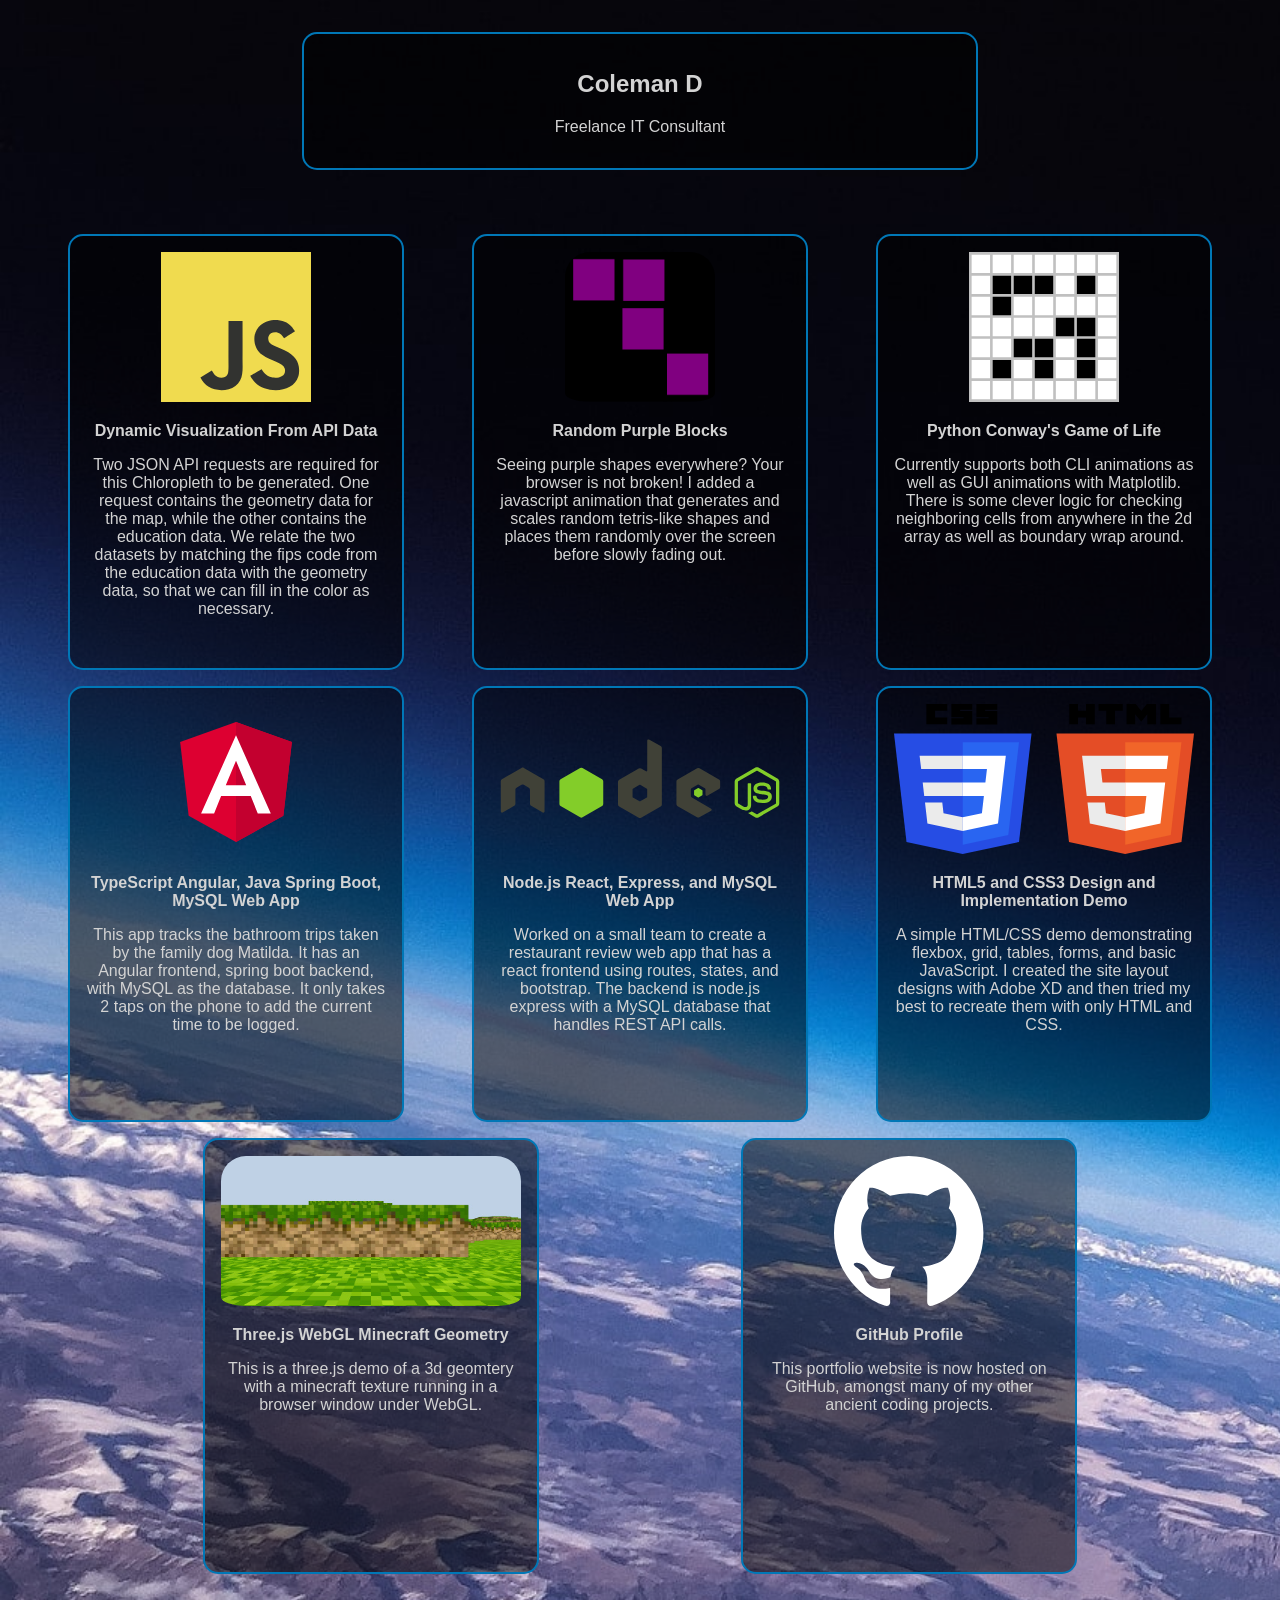
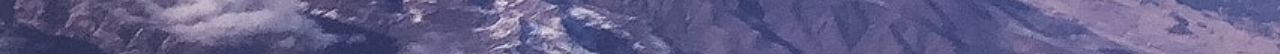
==== index.html @ 7fc8a287 "minor typo" ====
<!DOCTYPE html>

<html lang="en">

<!--
Coleman D
-->

<head>
  <meta charset="UTF-8">
  <title>Design Portfolio</title>
  <meta name="viewport" content="width=device-width,initial-scale=1">
  <link rel="stylesheet" href="newstyle.css">
</head>

<body>
  <div id="page-container">
  <article>
    <h1>Coleman D</h1>
    <p>Freelance IT Consultant</p>
  </article>

    <script type="text/javascript" src="blocks.js"></script>

  <main>
    <!-- 

    <section>
      <a href="link.html">
        <img src="graphic/thumbnail.svg" class="site-thumbnails" alt="thumbnail image of blank">
        <h2>title</h2>
        <p>description</p>
      </a>
    </section>

    -->

    <section>
      <a href="https://codepen.io/colemand/pen/yyBeoOp">
        <img src="graphic/logo-javascript.svg" class="site-thumbnails" alt="thumbnail image of javascript logo">
        <h2>Dynamic Visualization From API Data</h2>
        <p>Two JSON API requests are required for this Chloropleth to be generated. One request contains the geometry data for the map, while the other contains the education data. We relate the two datasets by matching the fips code from the education data with the geometry data, so that we can fill in the color as necessary.</p>
      </a>
    </section>

    <section>
      <a href="blocks.js">
        <img src="graphic/purplesquares.png" class="site-thumbnails-skinny" alt="thumbnail image of random purple squares on a black background">
        <h2>Random Purple Blocks</h2>
        <p>Seeing purple shapes everywhere? Your browser is not broken! I added a javascript animation  that generates and scales random tetris-like shapes and places them randomly over the screen before slowly fading out.</p>
      </a>
    </section>

    <section>
      <a href="https://github.com/dietschc/python-game-of-life-ii">
        <img src="graphic/Game_of_life_infinite2.svg" class="site-thumbnails" alt="thumbnail image of a glider from conways game of life">
        <h2>Python Conway's Game of Life</h2>
        <p>Currently supports both CLI animations as well as GUI animations with Matplotlib. There is some clever logic for checking neighboring cells from anywhere in the 2d array as well as boundary wrap around.</p>
      </a>
    </section>

    <section>
      <a href="https://github.com/dietschc/matilda-tracker-public">
        <img src="graphic/angular.svg" class="site-thumbnails" alt="thumbnail image of the angular logo">
        <h2>TypeScript Angular, Java Spring Boot, MySQL Web App</h2>
        <p>This app tracks the bathroom trips taken by the family dog Matilda. It has an Angular frontend, spring boot backend, with MySQL as the database. It only takes 2 taps on the phone to add the current time to be logged.</p>
      </a>
    </section>

    <section>
      <a href="https://github.com/dietschc/csc450-group3-capstone">
        <img src="graphic/nodejs-ar21.svg" class="site-thumbnails" alt="thumbnail image of the node js logo">
        <h2>Node.js React, Express, and MySQL Web App</h2>
        <p>Worked on a small team to create a restaurant review web app that has a react frontend using routes, states, and bootstrap. The backend is node.js express with a MySQL database that handles REST API calls.</p>
      </a>
    </section>

   <section>
      <a href="html-demo/index.html">
        <img src="graphic/CSS3_and_HTML5_logos_and_wordmarks.svg" class="site-thumbnails" alt="thumbnail image of the html 5 and css 3 logo">
        <h2>HTML5 and CSS3 Design and Implementation Demo</h2>
        <p>A simple HTML/CSS demo demonstrating flexbox, grid, tables, forms, and basic JavaScript. I created the site layout designs with Adobe XD and then tried my best to recreate them with only HTML and CSS.</p>
      </a>
    </section>

    <section>
      <a href="threejs/minecraft-demo/index.html">
        <img src="graphic/webgl_geometry_minecraft.jpg" class="site-thumbnails" alt="thumbnail image of the three js logo">
        <h2>Three.js WebGL Minecraft Geometry</h2>
        <p>This is a three.js demo of a 3d geomtery with a minecraft texture running in a browser window under WebGL.</p>
      </a>
    </section>
   
    <section>
      <a href="https://github.com/dietschc">
        <img src="graphic/github-mark-white.svg" class="site-thumbnails-skinny" alt="thumbnail image of github invertocat logo">
        <h2>GitHub Profile</h2>
        <p>This portfolio website is now hosted on GitHub, amongst many of my other ancient coding projects.</p>
      </a>
    </section>
  </main>

 </div>
</body>

</html>
---- newstyle.css ----
html, body {
    color: lightgrey;
    font-family: sans-serif;
    margin: 0;
    padding: 0;
    min-height: 100vh;
    background-color: black;
    background-image: url("graphic/earth.jpg");
    background-repeat: no-repeat;
    background-size: cover;
}

header {
    background-color: #0077B6;
    color: #a5d8ff;
    width: 100%;
}

footer {
    background-color: #0077B6;
    color: #a5d8ff;
    width: 100%;
    position: absolute;
    left: 0;
    bottom: 0;
    height: 4rem;
}

main {
    display: flex;
    flex-wrap: wrap;
    justify-content: space-evenly;
    padding-bottom: 4rem;
}

article {
    text-align: center;
    padding: 1em;
    border: 2px solid #0077B6;
    border-radius: 15px;
    max-width: 50%;
    margin: 0 auto;
    margin-top: 2em;
    margin-bottom: 4em;
    background-color: rgba(0, 0, 0, .5);
}

section {
    text-align: center;
    flex-basis: 300px;
    height: 400px;
    padding: 1em;
    border: 2px solid #0077B6;
    border-radius: 15px;
    margin-bottom: 1em;
    background-color: rgba(0, 0, 0, .5);
    transition: .5s ease;
}

.site-thumbnails {
    max-width: 100%;
    height: 150px;
    width: 100%;
    padding-bottom: 1em;
    border-radius: 25px;
}

.site-thumbnails-skinny {
    max-width: 150px;
    height: 150px;
    width: 100%;
    padding-bottom: 1em;
    border-radius: 25px;
}

ul {
    display: flex;
    flex-wrap: wrap;
    list-style-type: none;
    margin: 0;
    padding: 0;
    overflow: hidden;
}

footer ul {
    justify-content: center;
}

li {
    padding: 20px;
    justify-content: space-evenly;
}
  
li a {
    color: white;
    text-align: center;
    text-decoration: none;
    padding: 15px;
}

ul li a:hover {
    background-color: #a5d8ff;;
    border-radius: 15px;
}

h2 {
    font-weight: bold;
    font-size: inherit;
    margin: 0;
}

section a {
    text-decoration: none;
    color: inherit;
}

#page-container {
    position: relative;
    min-height: 100vh;
}

section:hover{
    -webkit-box-shadow: 0px 0px 125px 0px rgba(165, 216, 255,1);
    -moz-box-shadow: 0px 0px 125px 0px rgba(165, 216, 255,1);
    box-shadow: 0px 0px 125px 0px rgba(165, 216, 255,1);
    transition: .5s ease;
}

.grid-container {
  width: 20px;
  height: 20px;
  display: grid;
  grid-template-columns: auto auto auto;
  z-index: 1;
}

.grid-container > div {
  background-color: purple;
  padding: 5px;
  margin: 1px;
}
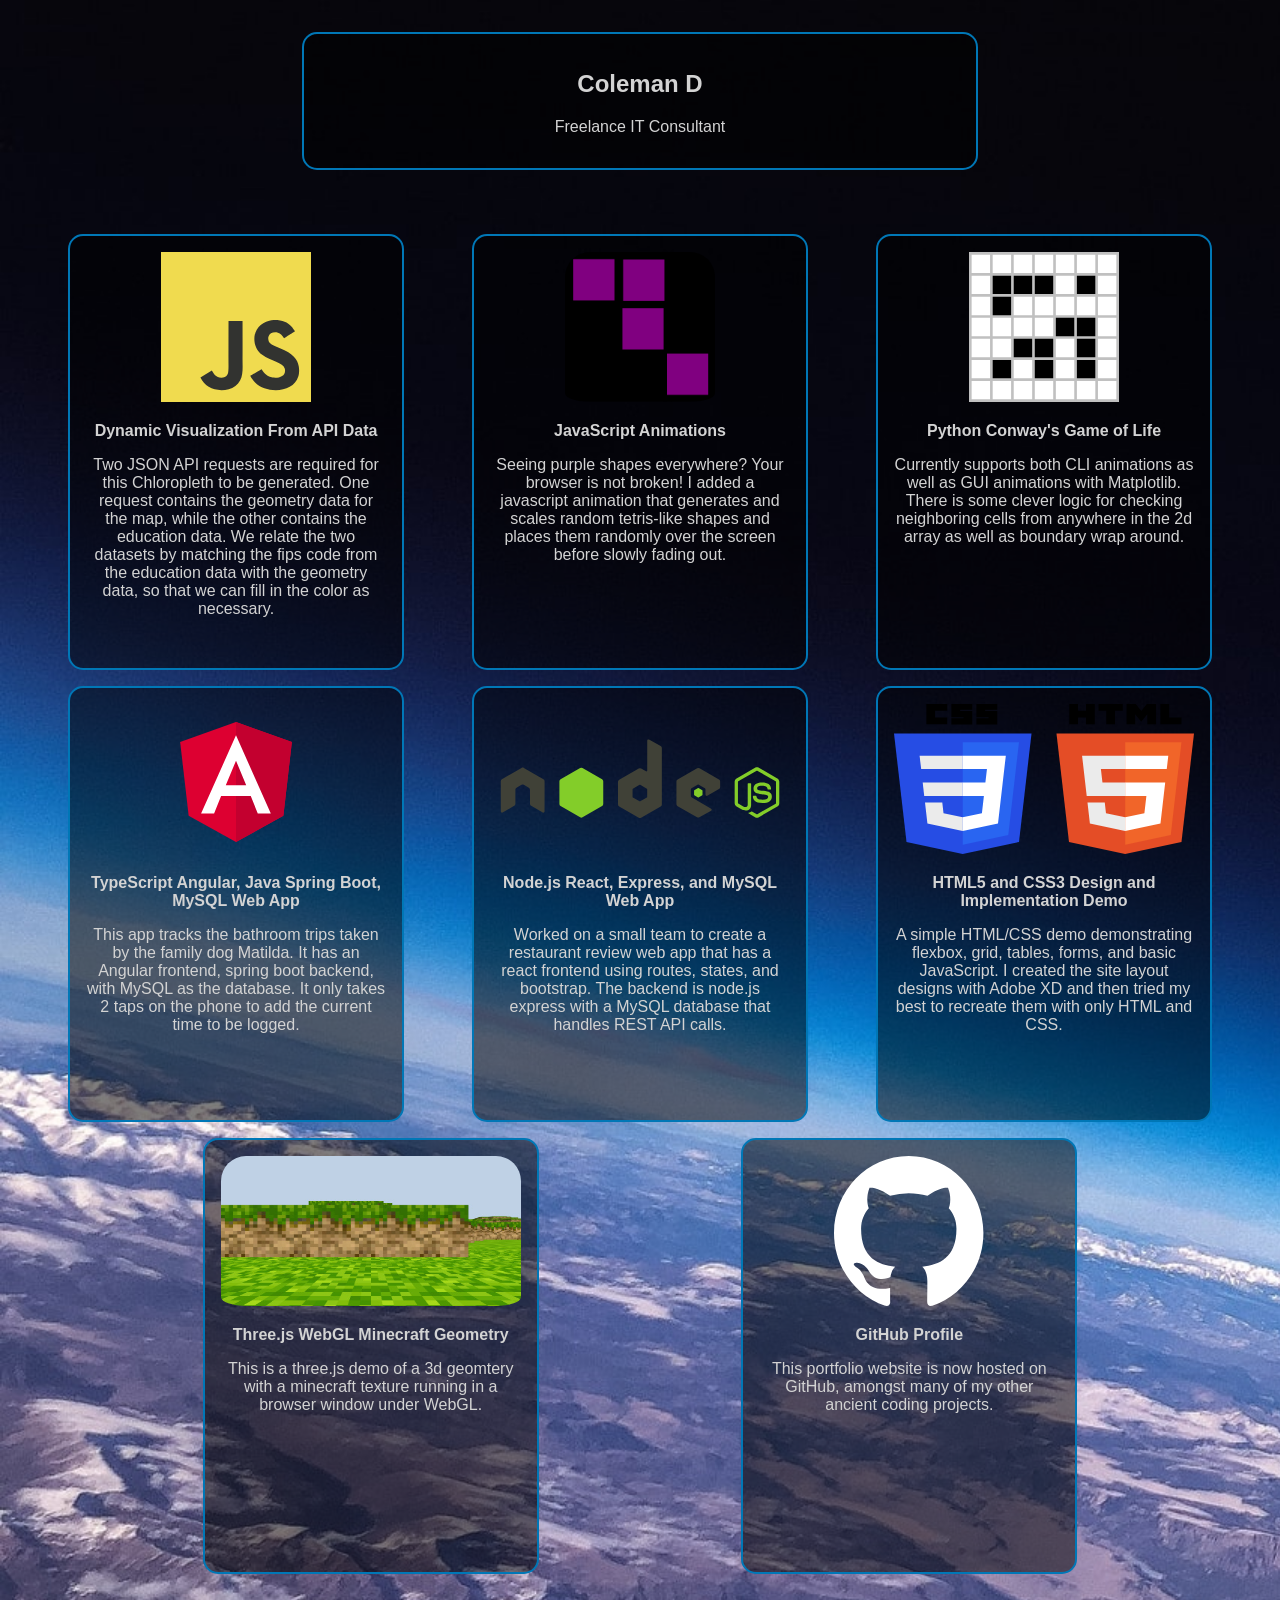
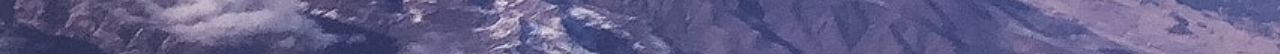
==== commit f2b76adf: "Update index.html" ====
--- a/index.html
+++ b/index.html
@@ -46,7 +46,7 @@
     <section>
       <a href="blocks.js">
         <img src="graphic/purplesquares.png" class="site-thumbnails-skinny" alt="thumbnail image of random purple squares on a black background">
-        <h2>Random Purple Blocks</h2>
+        <h2>JavaScript Animations</h2>
         <p>Seeing purple shapes everywhere? Your browser is not broken! I added a javascript animation  that generates and scales random tetris-like shapes and places them randomly over the screen before slowly fading out.</p>
       </a>
     </section>
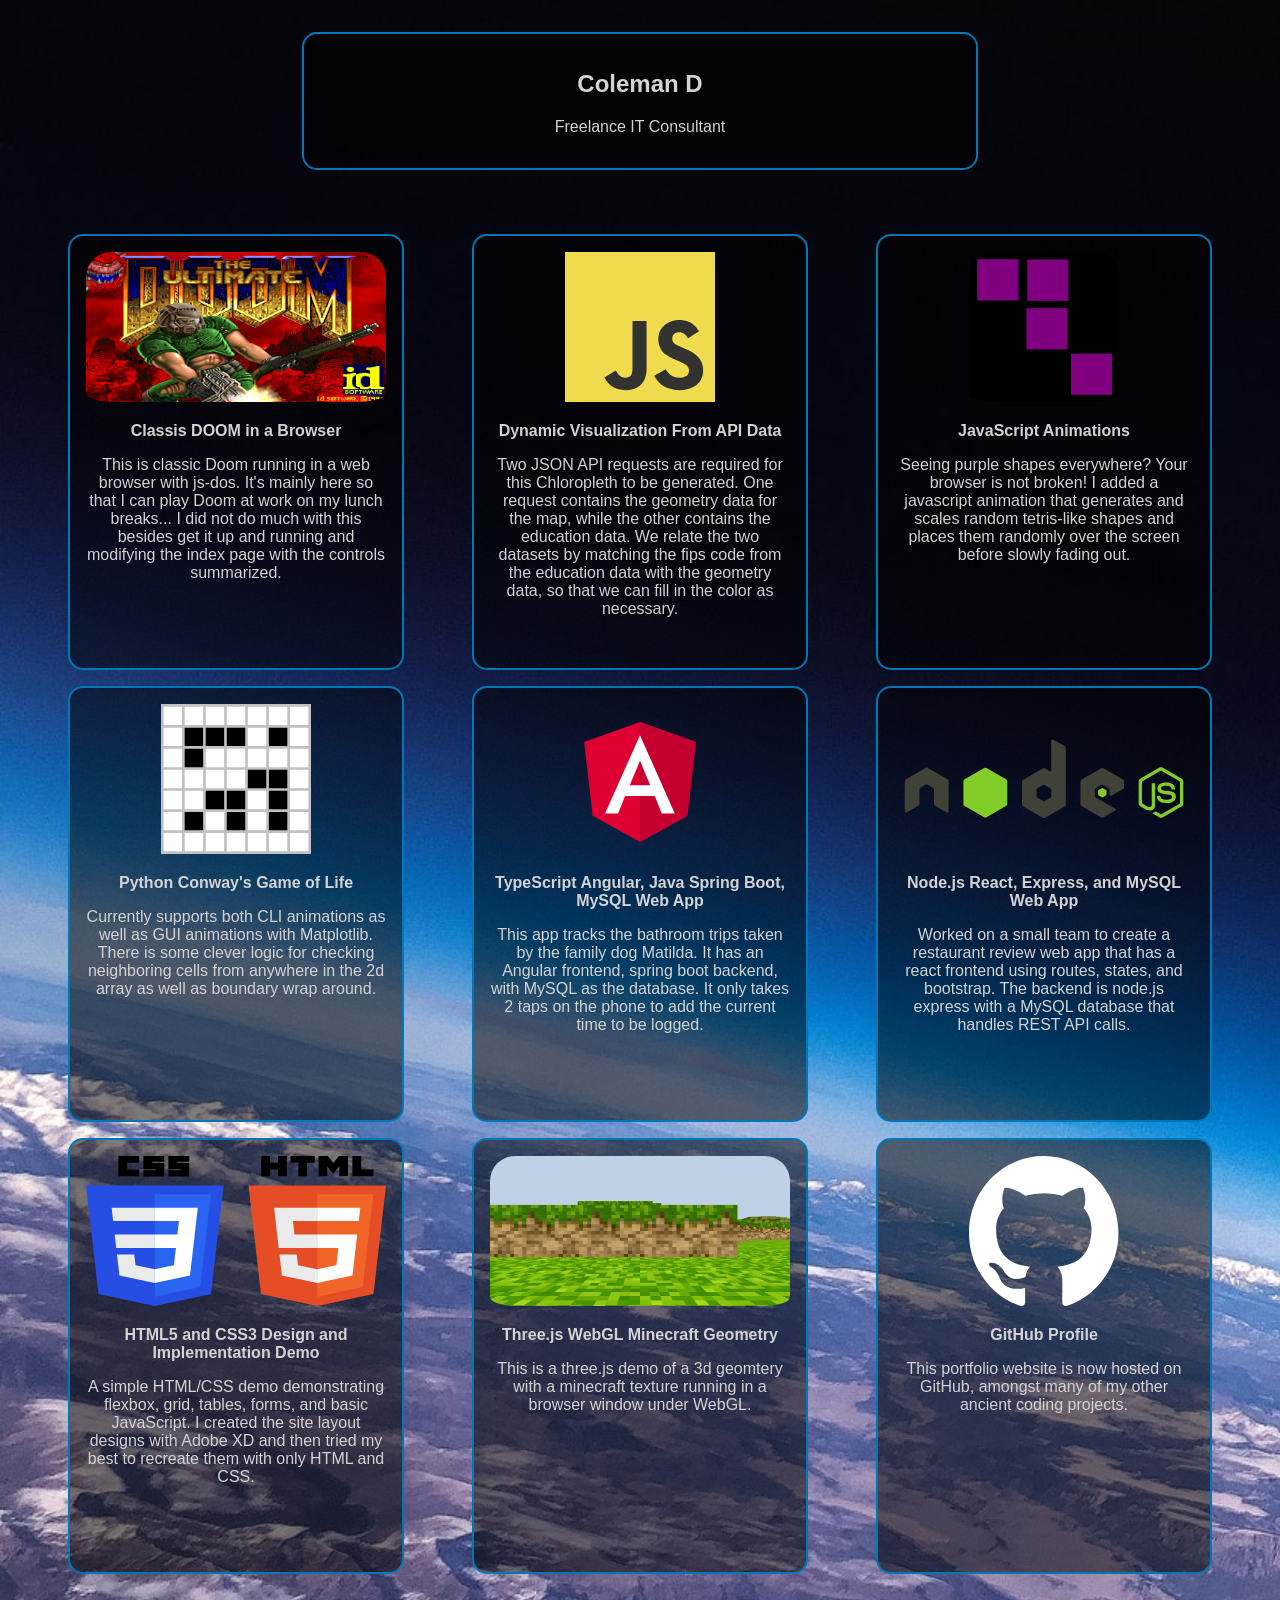
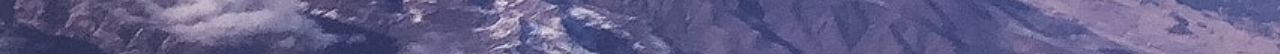
==== commit 0cc01ce2: "Updated index to include controls, updated index with link to doom" ====
--- a/index.html
+++ b/index.html
@@ -34,6 +34,14 @@
     </section>
 
     -->
+
+    <section>
+      <a href="doom_on_js-dos/">
+        <img src="doom_on_js-dos/DOOM.png" class="site-thumbnails" alt="thumbnail image of doom">
+        <h2>Classis DOOM in a Browser</h2>
+	<p>This is classic Doom running in a web browser with js-dos. It's mainly here so that I can play Doom at work on my lunch breaks... I did not do much with this besides get it up and running and modifying the index page with the controls summarized.</p>
+      </a>
+    </section>
 
     <section>
       <a href="https://codepen.io/colemand/pen/yyBeoOp">
--- a/newstyle.css
+++ b/newstyle.css
@@ -117,6 +117,7 @@
 #page-container {
     position: relative;
     min-height: 100vh;
+    z-index: 1;
 }
 
 section:hover{
@@ -131,7 +132,7 @@
   height: 20px;
   display: grid;
   grid-template-columns: auto auto auto;
-  z-index: 1;
+  z-index: -1;
 }
 
 .grid-container > div {
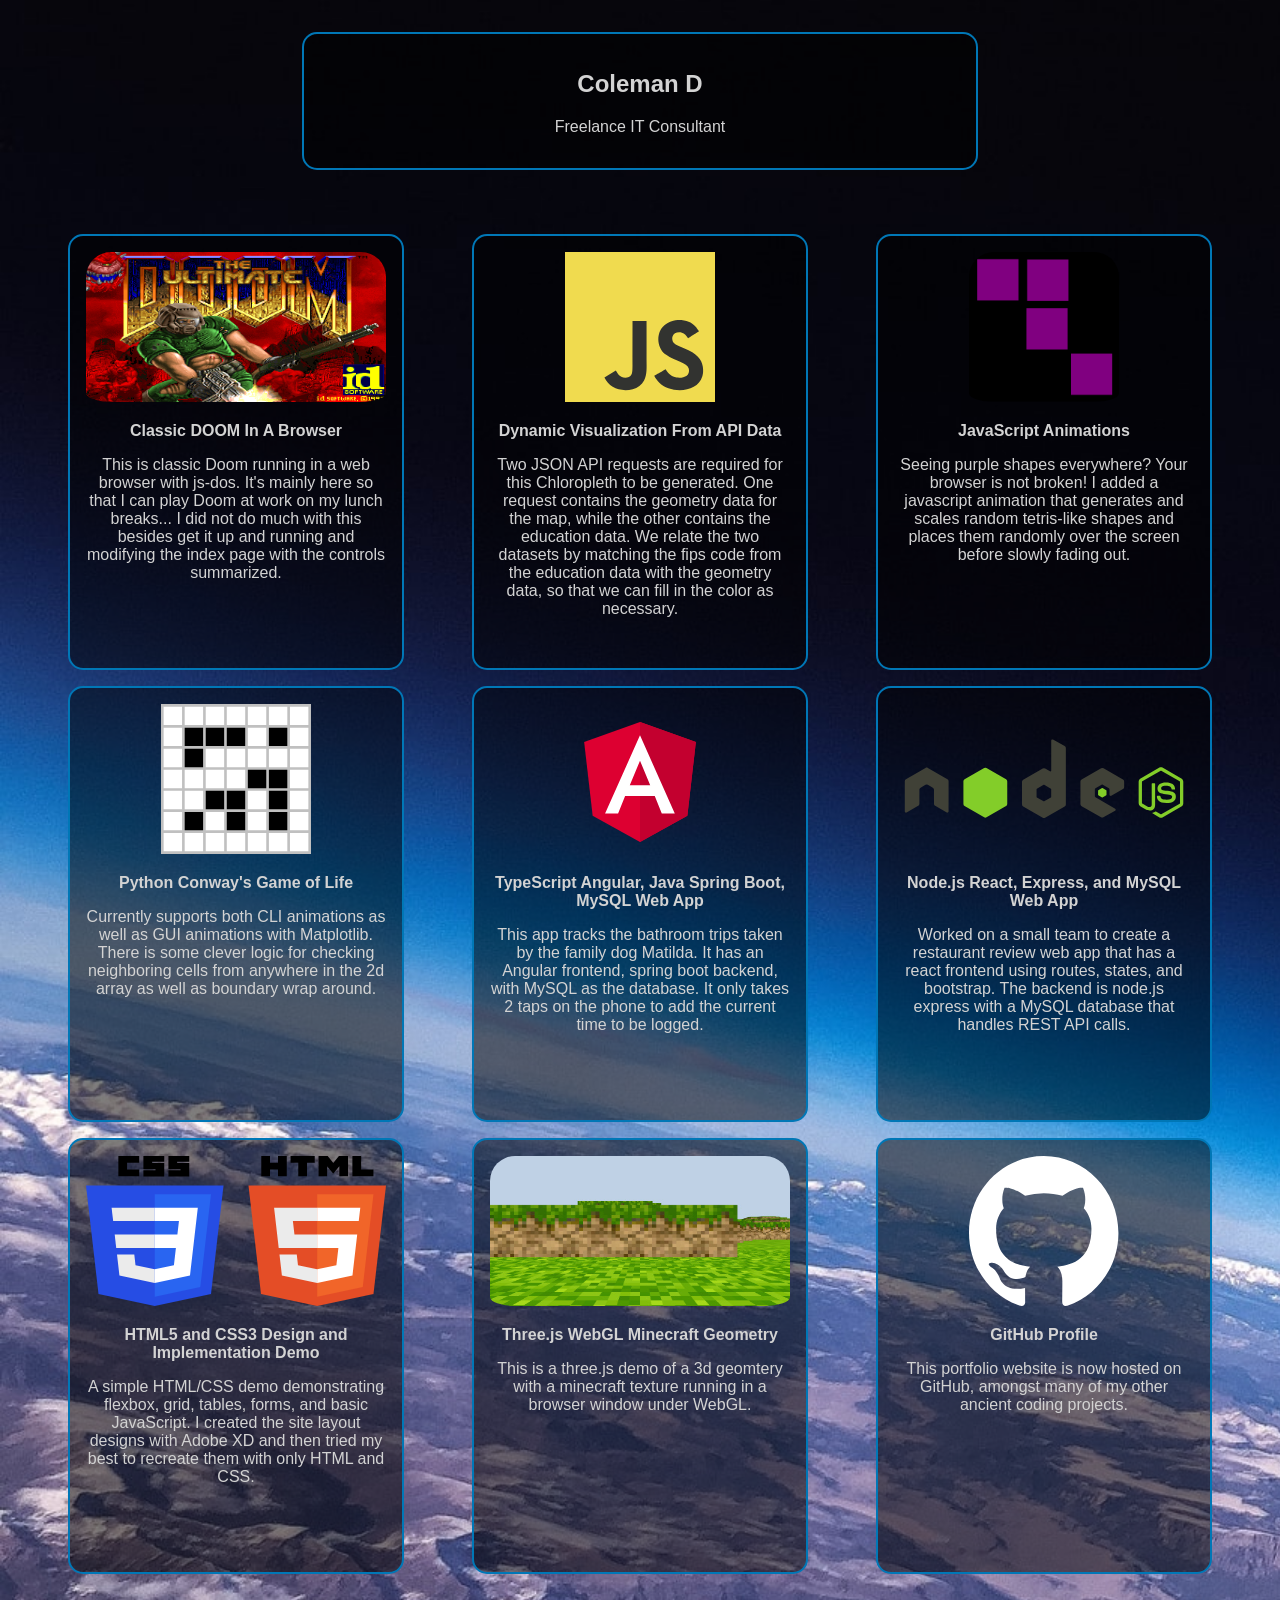
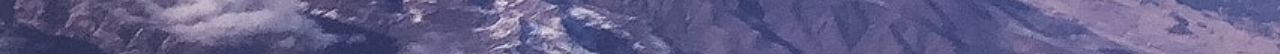
==== commit c3b0366f: "Fix typo" ====
--- a/index.html
+++ b/index.html
@@ -38,7 +38,7 @@
     <section>
       <a href="doom_on_js-dos/">
         <img src="doom_on_js-dos/DOOM.png" class="site-thumbnails" alt="thumbnail image of doom">
-        <h2>Classis DOOM in a Browser</h2>
+        <h2>Classic DOOM In A Browser</h2>
 	<p>This is classic Doom running in a web browser with js-dos. It's mainly here so that I can play Doom at work on my lunch breaks... I did not do much with this besides get it up and running and modifying the index page with the controls summarized.</p>
       </a>
     </section>
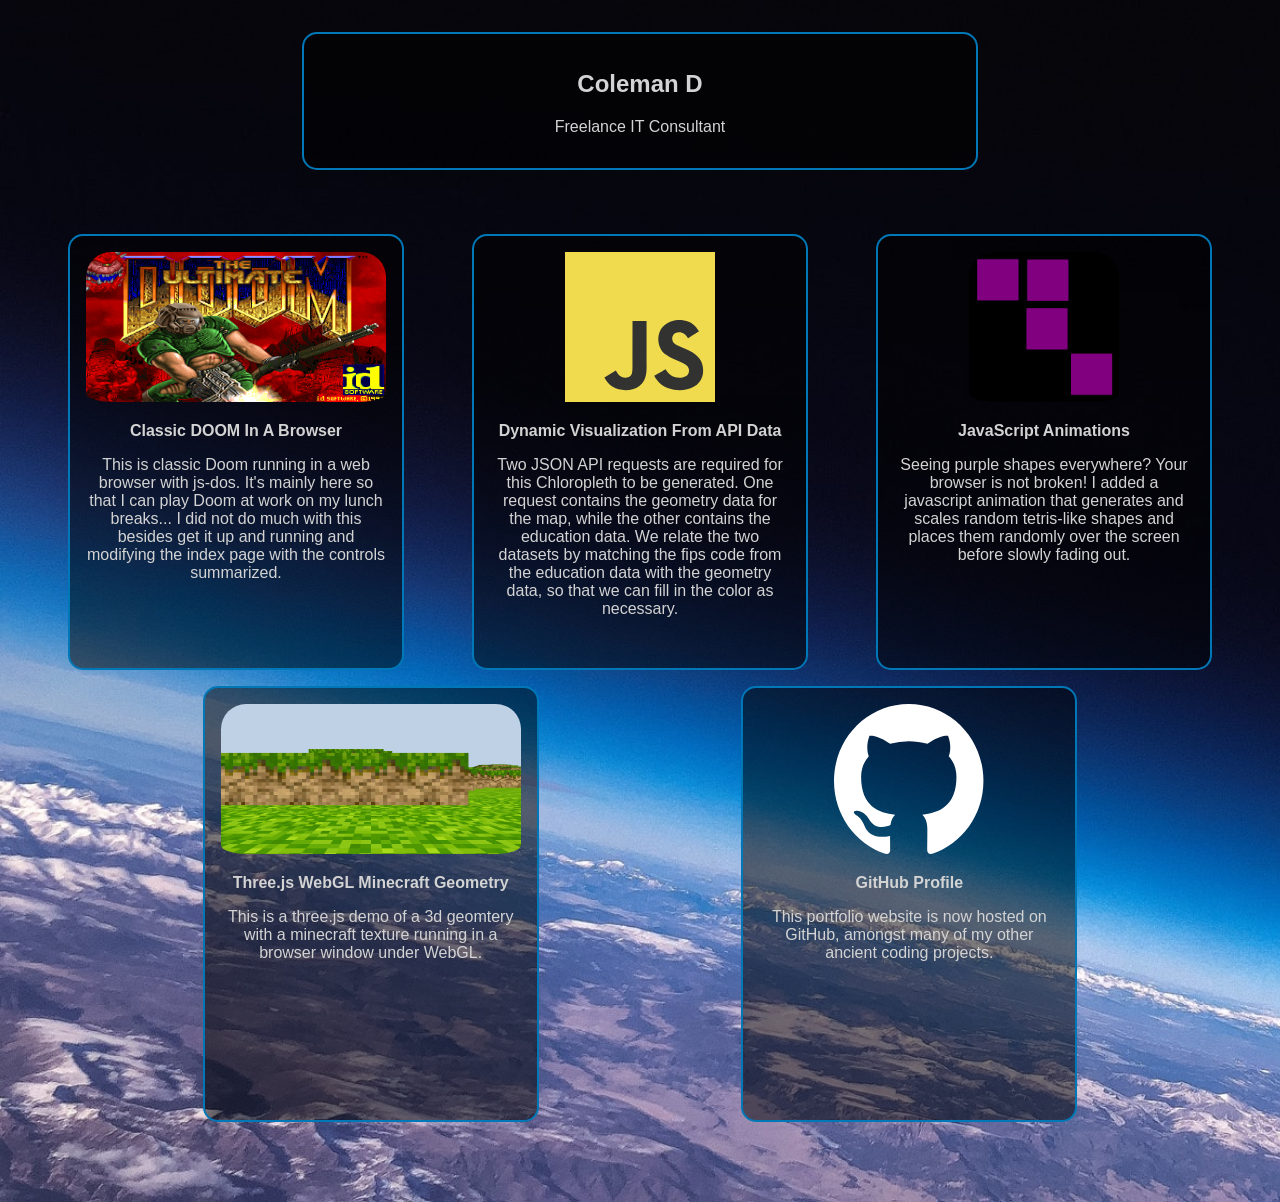
==== commit 93ab3b2e: "Remove older demos" ====
--- a/index.html
+++ b/index.html
@@ -60,38 +60,6 @@
     </section>
 
     <section>
-      <a href="https://github.com/dietschc/python-game-of-life-ii">
-        <img src="graphic/Game_of_life_infinite2.svg" class="site-thumbnails" alt="thumbnail image of a glider from conways game of life">
-        <h2>Python Conway's Game of Life</h2>
-        <p>Currently supports both CLI animations as well as GUI animations with Matplotlib. There is some clever logic for checking neighboring cells from anywhere in the 2d array as well as boundary wrap around.</p>
-      </a>
-    </section>
-
-    <section>
-      <a href="https://github.com/dietschc/matilda-tracker-public">
-        <img src="graphic/angular.svg" class="site-thumbnails" alt="thumbnail image of the angular logo">
-        <h2>TypeScript Angular, Java Spring Boot, MySQL Web App</h2>
-        <p>This app tracks the bathroom trips taken by the family dog Matilda. It has an Angular frontend, spring boot backend, with MySQL as the database. It only takes 2 taps on the phone to add the current time to be logged.</p>
-      </a>
-    </section>
-
-    <section>
-      <a href="https://github.com/dietschc/csc450-group3-capstone">
-        <img src="graphic/nodejs-ar21.svg" class="site-thumbnails" alt="thumbnail image of the node js logo">
-        <h2>Node.js React, Express, and MySQL Web App</h2>
-        <p>Worked on a small team to create a restaurant review web app that has a react frontend using routes, states, and bootstrap. The backend is node.js express with a MySQL database that handles REST API calls.</p>
-      </a>
-    </section>
-
-   <section>
-      <a href="html-demo/index.html">
-        <img src="graphic/CSS3_and_HTML5_logos_and_wordmarks.svg" class="site-thumbnails" alt="thumbnail image of the html 5 and css 3 logo">
-        <h2>HTML5 and CSS3 Design and Implementation Demo</h2>
-        <p>A simple HTML/CSS demo demonstrating flexbox, grid, tables, forms, and basic JavaScript. I created the site layout designs with Adobe XD and then tried my best to recreate them with only HTML and CSS.</p>
-      </a>
-    </section>
-
-    <section>
       <a href="threejs/minecraft-demo/index.html">
         <img src="graphic/webgl_geometry_minecraft.jpg" class="site-thumbnails" alt="thumbnail image of the three js logo">
         <h2>Three.js WebGL Minecraft Geometry</h2>
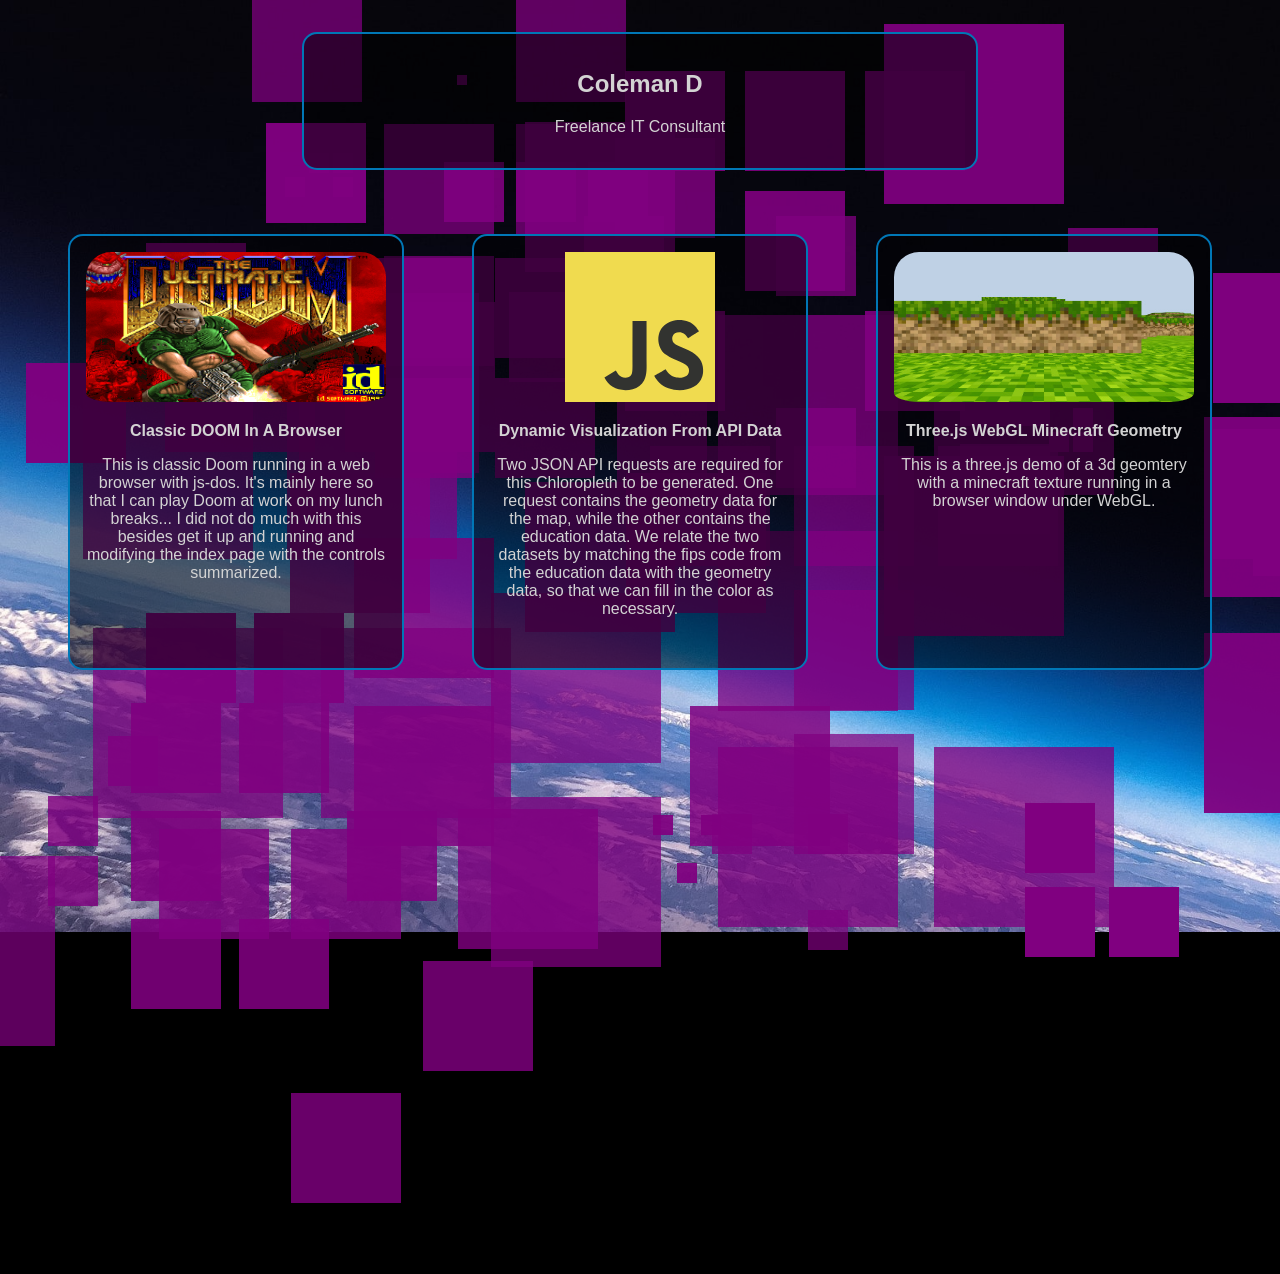
==== commit 01af3ec9: "Update page Many shapes" ====
--- a/index.html
+++ b/index.html
@@ -52,26 +52,10 @@
     </section>
 
     <section>
-      <a href="blocks.js">
-        <img src="graphic/purplesquares.png" class="site-thumbnails-skinny" alt="thumbnail image of random purple squares on a black background">
-        <h2>JavaScript Animations</h2>
-        <p>Seeing purple shapes everywhere? Your browser is not broken! I added a javascript animation  that generates and scales random tetris-like shapes and places them randomly over the screen before slowly fading out.</p>
-      </a>
-    </section>
-
-    <section>
       <a href="threejs/minecraft-demo/index.html">
         <img src="graphic/webgl_geometry_minecraft.jpg" class="site-thumbnails" alt="thumbnail image of the three js logo">
         <h2>Three.js WebGL Minecraft Geometry</h2>
         <p>This is a three.js demo of a 3d geomtery with a minecraft texture running in a browser window under WebGL.</p>
-      </a>
-    </section>
-   
-    <section>
-      <a href="https://github.com/dietschc">
-        <img src="graphic/github-mark-white.svg" class="site-thumbnails-skinny" alt="thumbnail image of github invertocat logo">
-        <h2>GitHub Profile</h2>
-        <p>This portfolio website is now hosted on GitHub, amongst many of my other ancient coding projects.</p>
       </a>
     </section>
   </main>
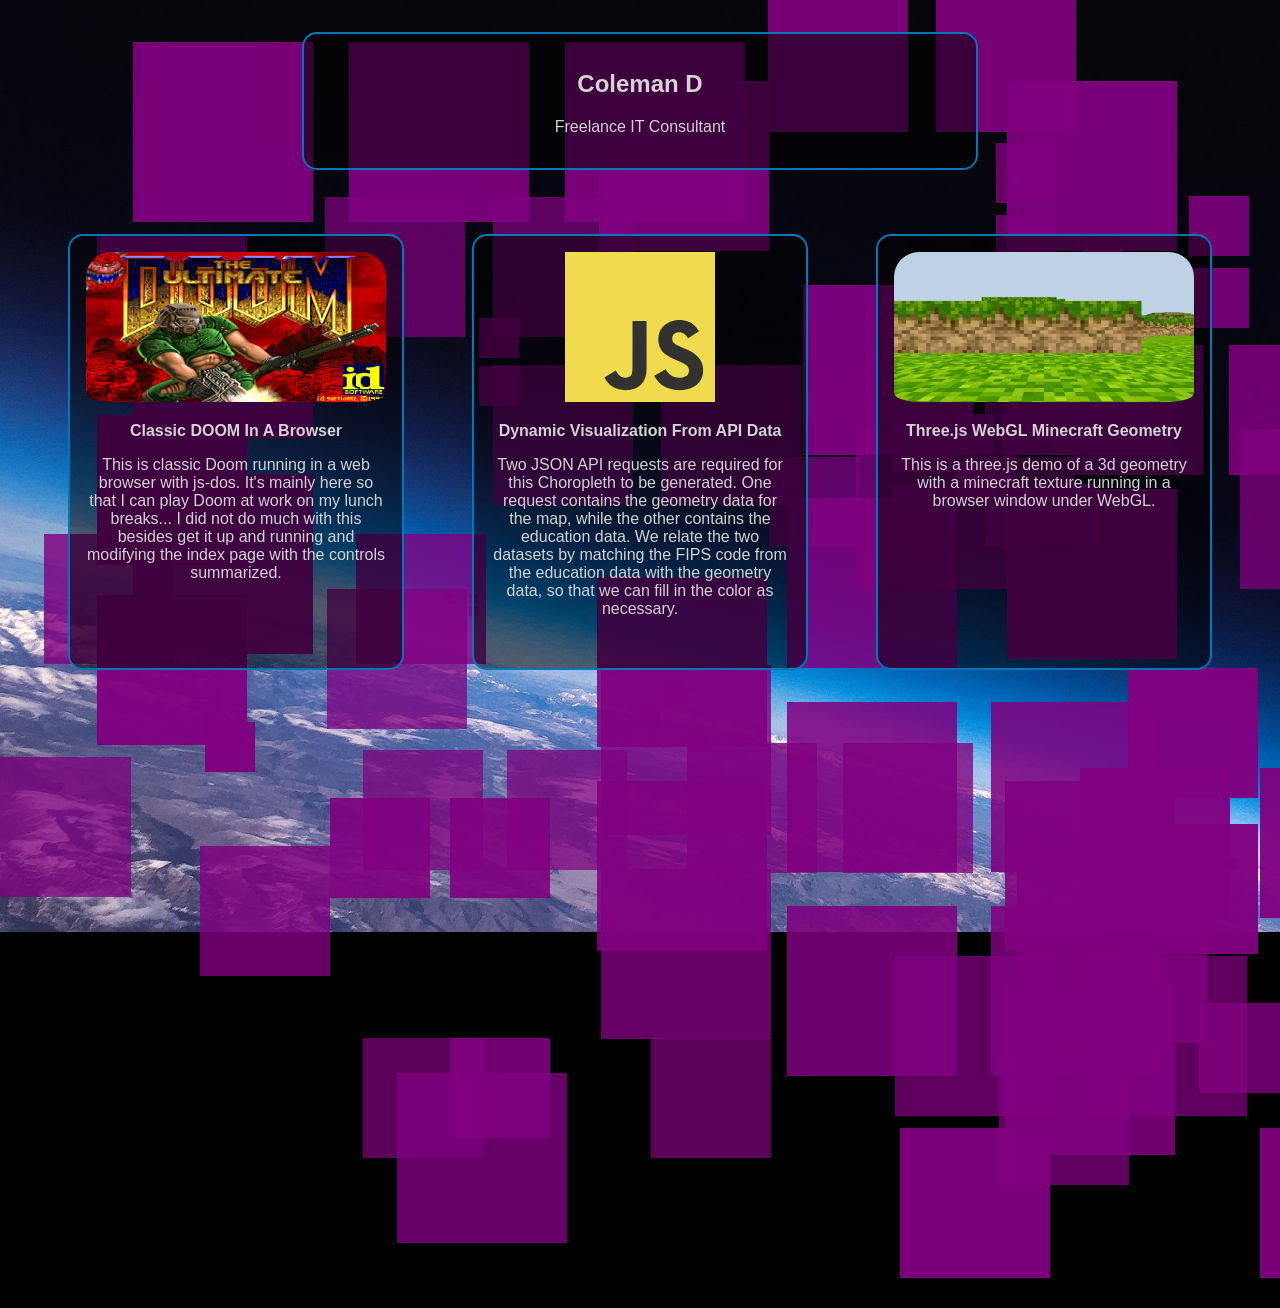
==== commit e404d27c: "Fix spelling" ====
--- a/index.html
+++ b/index.html
@@ -47,7 +47,7 @@
       <a href="https://codepen.io/colemand/pen/yyBeoOp">
         <img src="graphic/logo-javascript.svg" class="site-thumbnails" alt="thumbnail image of javascript logo">
         <h2>Dynamic Visualization From API Data</h2>
-        <p>Two JSON API requests are required for this Chloropleth to be generated. One request contains the geometry data for the map, while the other contains the education data. We relate the two datasets by matching the fips code from the education data with the geometry data, so that we can fill in the color as necessary.</p>
+        <p>Two JSON API requests are required for this Choropleth to be generated. One request contains the geometry data for the map, while the other contains the education data. We relate the two datasets by matching the FIPS code from the education data with the geometry data, so that we can fill in the color as necessary.</p>
       </a>
     </section>
 
@@ -55,7 +55,7 @@
       <a href="threejs/minecraft-demo/index.html">
         <img src="graphic/webgl_geometry_minecraft.jpg" class="site-thumbnails" alt="thumbnail image of the three js logo">
         <h2>Three.js WebGL Minecraft Geometry</h2>
-        <p>This is a three.js demo of a 3d geomtery with a minecraft texture running in a browser window under WebGL.</p>
+        <p>This is a three.js demo of a 3d geometry with a minecraft texture running in a browser window under WebGL.</p>
       </a>
     </section>
   </main>
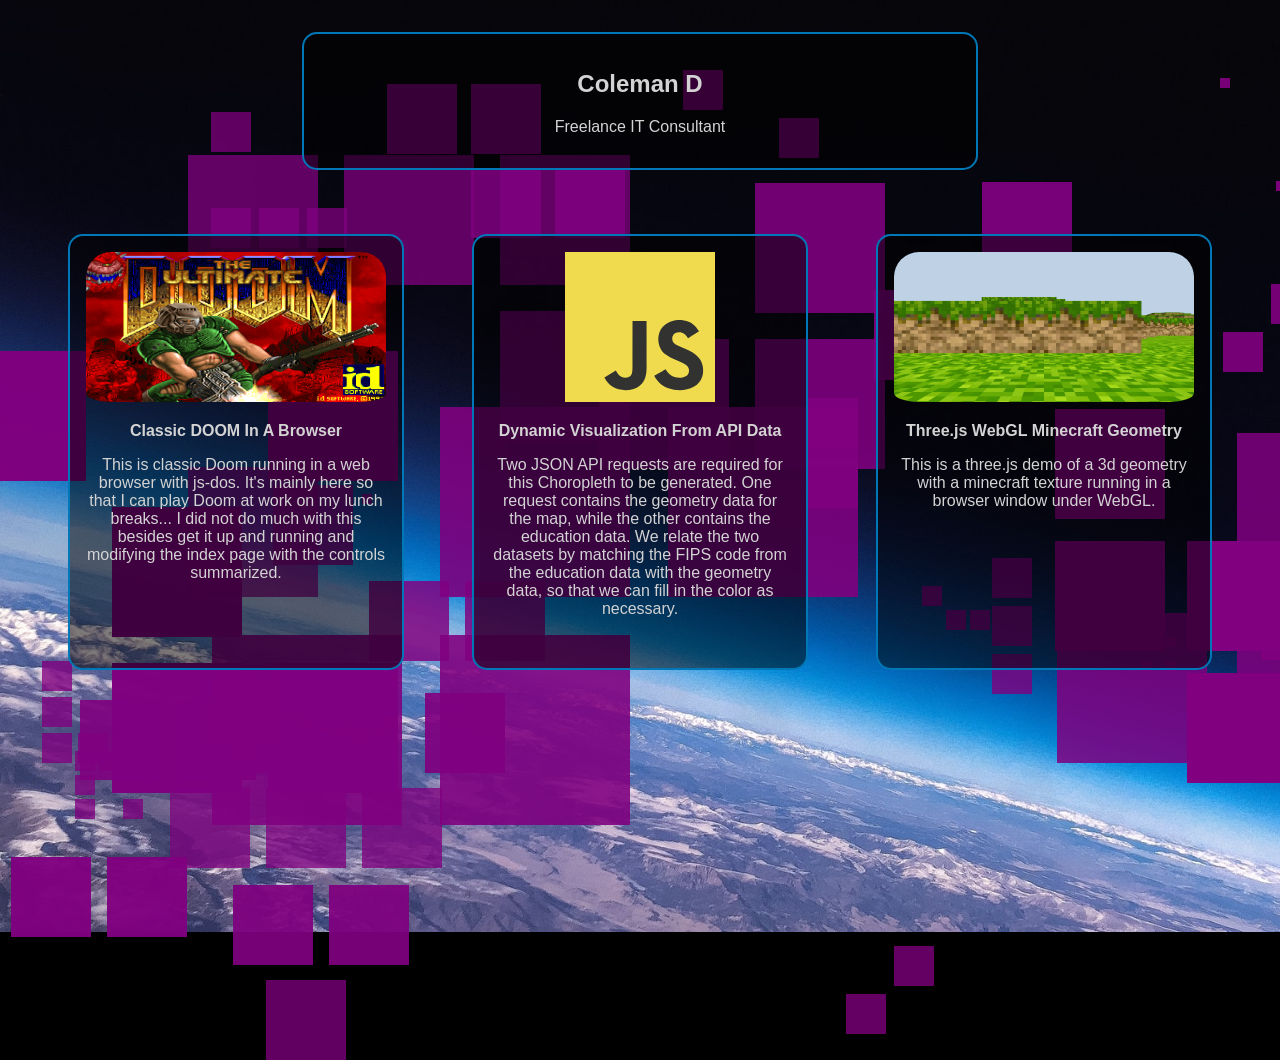
==== commit f2e0e673: "Fix formatting" ====
--- a/index.html
+++ b/index.html
@@ -1,30 +1,28 @@
 <!DOCTYPE html>
 
 <html lang="en">
-
-<!--
+  <!--
 Coleman D
 -->
 
-<head>
-  <meta charset="UTF-8">
-  <title>Design Portfolio</title>
-  <meta name="viewport" content="width=device-width,initial-scale=1">
-  <link rel="stylesheet" href="newstyle.css">
-</head>
+  <head>
+    <meta charset="UTF-8" />
+    <title>Design Portfolio</title>
+    <meta name="viewport" content="width=device-width,initial-scale=1" />
+    <link rel="stylesheet" href="newstyle.css" />
+  </head>
 
-<body>
-  <div id="page-container">
-  <article>
-    <h1>Coleman D</h1>
-    <p>Freelance IT Consultant</p>
-  </article>
+  <body>
+    <div id="page-container">
+      <article>
+        <h1>Coleman D</h1>
+        <p>Freelance IT Consultant</p>
+      </article>
 
-    <script type="text/javascript" src="blocks.js"></script>
+      <script type="text/javascript" src="blocks.js"></script>
 
-  <main>
-    <!-- 
-
+      <main>
+        <!-- 
     <section>
       <a href="link.html">
         <img src="graphic/thumbnail.svg" class="site-thumbnails" alt="thumbnail image of blank">
@@ -32,36 +30,58 @@
         <p>description</p>
       </a>
     </section>
-
     -->
 
-    <section>
-      <a href="doom_on_js-dos/">
-        <img src="doom_on_js-dos/DOOM.png" class="site-thumbnails" alt="thumbnail image of doom">
-        <h2>Classic DOOM In A Browser</h2>
-	<p>This is classic Doom running in a web browser with js-dos. It's mainly here so that I can play Doom at work on my lunch breaks... I did not do much with this besides get it up and running and modifying the index page with the controls summarized.</p>
-      </a>
-    </section>
+        <section>
+          <a href="doom_on_js-dos/">
+            <img
+              src="doom_on_js-dos/DOOM.png"
+              class="site-thumbnails"
+              alt="thumbnail image of doom"
+            />
+            <h2>Classic DOOM In A Browser</h2>
+            <p>
+              This is classic Doom running in a web browser with js-dos. It's
+              mainly here so that I can play Doom at work on my lunch breaks...
+              I did not do much with this besides get it up and running and
+              modifying the index page with the controls summarized.
+            </p>
+          </a>
+        </section>
 
-    <section>
-      <a href="https://codepen.io/colemand/pen/yyBeoOp">
-        <img src="graphic/logo-javascript.svg" class="site-thumbnails" alt="thumbnail image of javascript logo">
-        <h2>Dynamic Visualization From API Data</h2>
-        <p>Two JSON API requests are required for this Choropleth to be generated. One request contains the geometry data for the map, while the other contains the education data. We relate the two datasets by matching the FIPS code from the education data with the geometry data, so that we can fill in the color as necessary.</p>
-      </a>
-    </section>
+        <section>
+          <a href="https://codepen.io/colemand/pen/yyBeoOp">
+            <img
+              src="graphic/logo-javascript.svg"
+              class="site-thumbnails"
+              alt="thumbnail image of javascript logo"
+            />
+            <h2>Dynamic Visualization From API Data</h2>
+            <p>
+              Two JSON API requests are required for this Choropleth to be
+              generated. One request contains the geometry data for the map,
+              while the other contains the education data. We relate the two
+              datasets by matching the FIPS code from the education data with
+              the geometry data, so that we can fill in the color as necessary.
+            </p>
+          </a>
+        </section>
 
-    <section>
-      <a href="threejs/minecraft-demo/index.html">
-        <img src="graphic/webgl_geometry_minecraft.jpg" class="site-thumbnails" alt="thumbnail image of the three js logo">
-        <h2>Three.js WebGL Minecraft Geometry</h2>
-        <p>This is a three.js demo of a 3d geometry with a minecraft texture running in a browser window under WebGL.</p>
-      </a>
-    </section>
-  </main>
-
- </div>
-</body>
-
+        <section>
+          <a href="threejs/minecraft-demo/index.html">
+            <img
+              src="graphic/webgl_geometry_minecraft.jpg"
+              class="site-thumbnails"
+              alt="thumbnail image of the three js logo"
+            />
+            <h2>Three.js WebGL Minecraft Geometry</h2>
+            <p>
+              This is a three.js demo of a 3d geometry with a minecraft texture
+              running in a browser window under WebGL.
+            </p>
+          </a>
+        </section>
+      </main>
+    </div>
+  </body>
 </html>
-
--- a/newstyle.css
+++ b/newstyle.css
@@ -1,130 +1,131 @@
-html, body {
-    color: lightgrey;
-    font-family: sans-serif;
-    margin: 0;
-    padding: 0;
-    min-height: 100vh;
-    background-color: black;
-    background-image: url("graphic/earth.jpg");
-    background-repeat: no-repeat;
-    background-size: cover;
+html,
+body {
+  color: lightgrey;
+  font-family: sans-serif;
+  margin: 0;
+  padding: 0;
+  min-height: 100vh;
+  background-color: black;
+  background-image: url("graphic/earth.jpg");
+  background-repeat: no-repeat;
+  background-size: cover;
 }
 
 header {
-    background-color: #0077B6;
-    color: #a5d8ff;
-    width: 100%;
+  background-color: #0077b6;
+  color: #a5d8ff;
+  width: 100%;
 }
 
 footer {
-    background-color: #0077B6;
-    color: #a5d8ff;
-    width: 100%;
-    position: absolute;
-    left: 0;
-    bottom: 0;
-    height: 4rem;
+  background-color: #0077b6;
+  color: #a5d8ff;
+  width: 100%;
+  position: absolute;
+  left: 0;
+  bottom: 0;
+  height: 4rem;
 }
 
 main {
-    display: flex;
-    flex-wrap: wrap;
-    justify-content: space-evenly;
-    padding-bottom: 4rem;
+  display: flex;
+  flex-wrap: wrap;
+  justify-content: space-evenly;
+  padding-bottom: 4rem;
 }
 
 article {
-    text-align: center;
-    padding: 1em;
-    border: 2px solid #0077B6;
-    border-radius: 15px;
-    max-width: 50%;
-    margin: 0 auto;
-    margin-top: 2em;
-    margin-bottom: 4em;
-    background-color: rgba(0, 0, 0, .5);
+  text-align: center;
+  padding: 1em;
+  border: 2px solid #0077b6;
+  border-radius: 15px;
+  max-width: 50%;
+  margin: 0 auto;
+  margin-top: 2em;
+  margin-bottom: 4em;
+  background-color: rgba(0, 0, 0, 0.5);
 }
 
 section {
-    text-align: center;
-    flex-basis: 300px;
-    height: 400px;
-    padding: 1em;
-    border: 2px solid #0077B6;
-    border-radius: 15px;
-    margin-bottom: 1em;
-    background-color: rgba(0, 0, 0, .5);
-    transition: .5s ease;
+  text-align: center;
+  flex-basis: 300px;
+  height: 400px;
+  padding: 1em;
+  border: 2px solid #0077b6;
+  border-radius: 15px;
+  margin-bottom: 1em;
+  background-color: rgba(0, 0, 0, 0.5);
+  transition: 0.5s ease;
 }
 
 .site-thumbnails {
-    max-width: 100%;
-    height: 150px;
-    width: 100%;
-    padding-bottom: 1em;
-    border-radius: 25px;
+  max-width: 100%;
+  height: 150px;
+  width: 100%;
+  padding-bottom: 1em;
+  border-radius: 25px;
 }
 
 .site-thumbnails-skinny {
-    max-width: 150px;
-    height: 150px;
-    width: 100%;
-    padding-bottom: 1em;
-    border-radius: 25px;
+  max-width: 150px;
+  height: 150px;
+  width: 100%;
+  padding-bottom: 1em;
+  border-radius: 25px;
 }
 
 ul {
-    display: flex;
-    flex-wrap: wrap;
-    list-style-type: none;
-    margin: 0;
-    padding: 0;
-    overflow: hidden;
+  display: flex;
+  flex-wrap: wrap;
+  list-style-type: none;
+  margin: 0;
+  padding: 0;
+  overflow: hidden;
 }
 
 footer ul {
-    justify-content: center;
+  justify-content: center;
 }
 
 li {
-    padding: 20px;
-    justify-content: space-evenly;
+  padding: 20px;
+  justify-content: space-evenly;
 }
-  
+
 li a {
-    color: white;
-    text-align: center;
-    text-decoration: none;
-    padding: 15px;
+  color: white;
+  text-align: center;
+  text-decoration: none;
+  padding: 15px;
 }
 
 ul li a:hover {
-    background-color: #a5d8ff;;
-    border-radius: 15px;
+  background-color: #a5d8ff;
+  border-radius: 15px;
 }
 
 h2 {
-    font-weight: bold;
-    font-size: inherit;
-    margin: 0;
+  font-weight: bold;
+  font-size: inherit;
+  margin: 0;
 }
 
 section a {
-    text-decoration: none;
-    color: inherit;
+  text-decoration: none;
+  color: inherit;
 }
 
 #page-container {
-    position: relative;
-    min-height: 100vh;
-    z-index: 1;
+  position: relative;
+  min-height: 100vh;
+  z-index: 1;
 }
 
-section:hover{
-    -webkit-box-shadow: 0px 0px 125px 0px rgba(165, 216, 255,1);
-    -moz-box-shadow: 0px 0px 125px 0px rgba(165, 216, 255,1);
-    box-shadow: 0px 0px 125px 0px rgba(165, 216, 255,1);
-    transition: .5s ease;
+section:hover {
+  -webkit-box-shadow: 0px 0px 125px 0px rgba(165, 216, 255, 1);
+  -moz-box-shadow: 0px 0px 125px 0px rgba(165, 216, 255, 1);
+  box-shadow: 0px 0px 125px 0px rgba(165, 216, 255, 1);
+  transition: 0.5s ease;
 }
 
 .grid-container {
